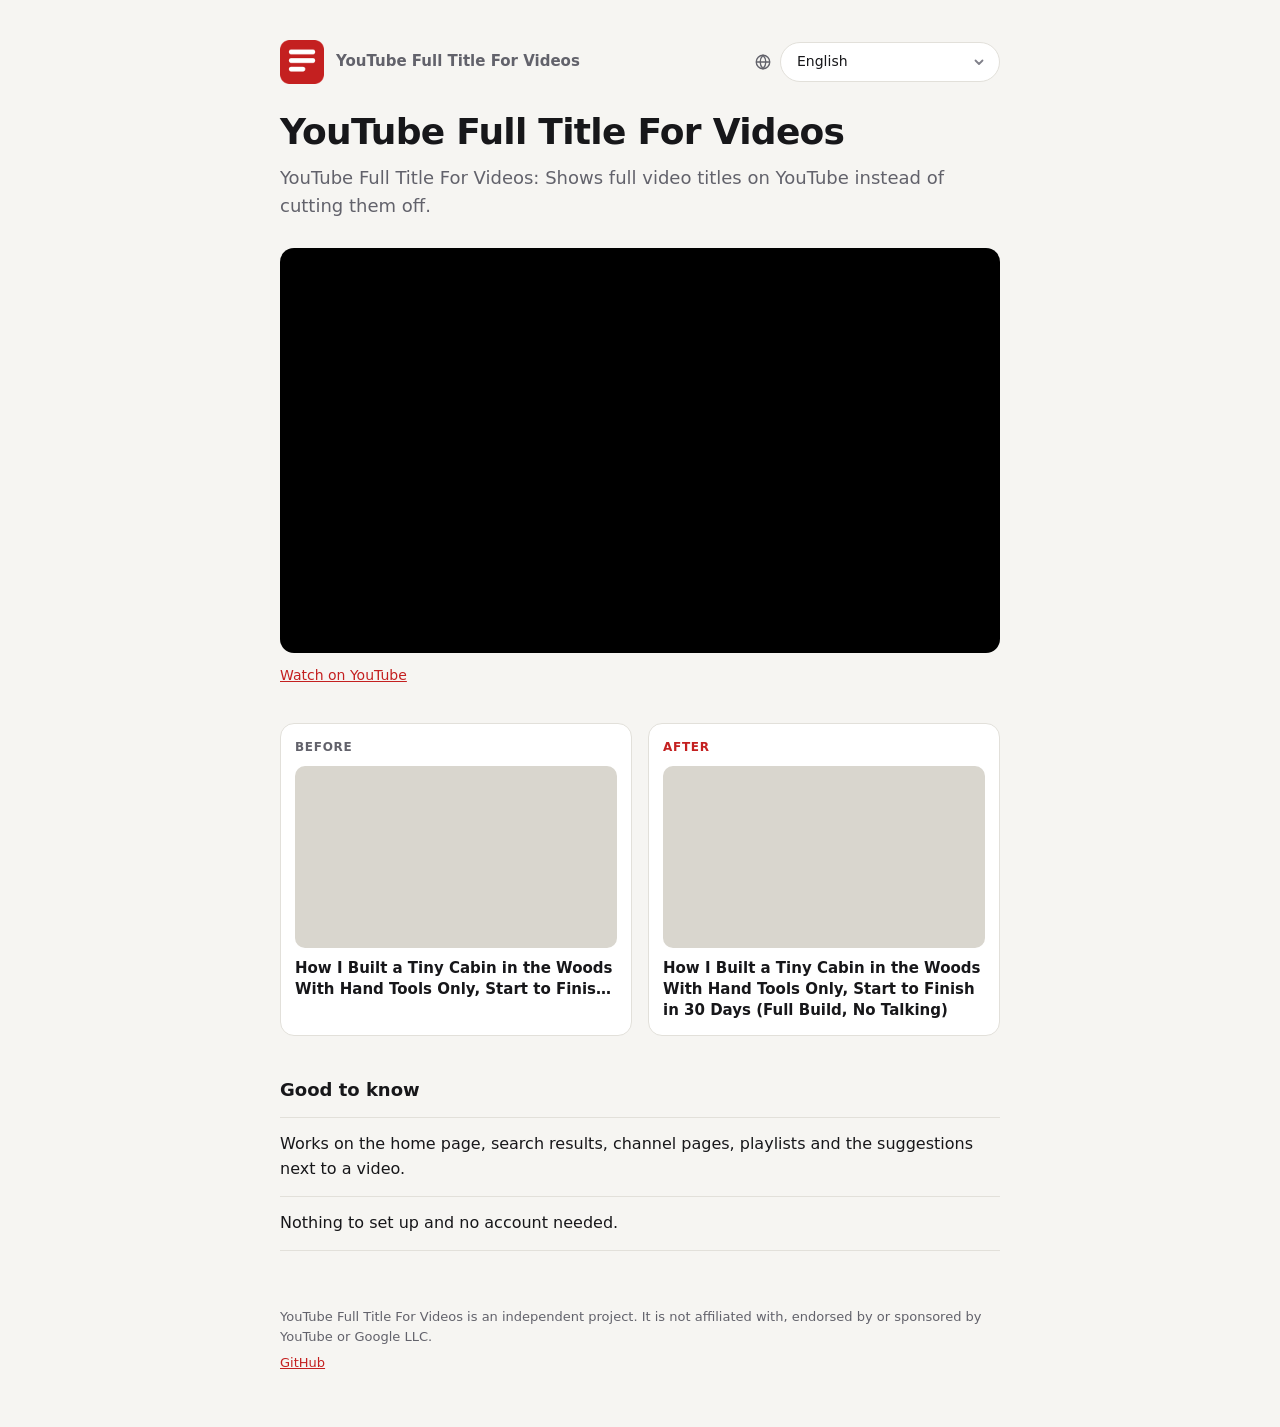
==== index.html @ ad99cfa2 "Add files via upload" ====
<!doctype html>
<html lang="en">
<head>
<meta charset="utf-8">
<meta name="viewport" content="width=device-width, initial-scale=1">
<title>YouTube Full Title For Videos: See Full Video Titles on YouTube</title>
<meta name="description" content="YouTube Full Title For Videos is a Chrome extension that shows full video titles on YouTube instead of cutting them off after two lines.">
<link rel="canonical" href="https://pageereel-stack.github.io/fulltitle/">
<link rel="icon" type="image/png" href="icon32.png">
<meta property="og:title" content="YouTube Full Title For Videos: See Full Video Titles on YouTube">
<meta property="og:description" content="YouTube Full Title For Videos is a Chrome extension that shows full video titles on YouTube instead of cutting them off after two lines.">
<meta property="og:image" content="https://pageereel-stack.github.io/fulltitle/og.png">
<meta property="og:url" content="https://pageereel-stack.github.io/fulltitle/">
<meta property="og:type" content="website">
<meta name="twitter:card" content="summary_large_image">
<link rel="stylesheet" href="site.css">
</head>
<body>
<main>
  <header>
    <a class="brand" href="./"><img src="icon128.png" alt=""><span>YouTube Full Title For Videos</span></a>
    <label class="lang">
      <svg viewBox="0 0 24 24" width="18" height="18" fill="none" stroke="currentColor" stroke-width="1.8" aria-hidden="true"><circle cx="12" cy="12" r="9"/><path d="M3 12h18M12 3c2.500 2.600 3.800 5.600 3.800 9s-1.300 6.400-3.800 9c-2.500-2.600-3.800-5.600-3.800-9S9.500 5.600 12 3z"/></svg>
      <select id="language" aria-label="Language"></select>
    </label>
  </header>

  <div class="hero">
    <h1 data-i18n="extName">YouTube Full Title For Videos</h1>
    <p class="lead" data-i18n="extDescription">YouTube Full Title For Videos: Shows full video titles on YouTube instead of cutting them off.</p>
    <a class="cta" data-store-link href="#" target="_blank" rel="noopener" data-i18n="addToChrome" hidden>Add to Chrome</a>
  </div>

  <section id="video" hidden>
    <div id="player"></div>
    <p class="under">
      <a id="watch-link" href="https://www.youtube.com/" target="_blank" rel="noopener" data-i18n="watchOnYouTube">Watch on YouTube</a>
    </p>
  </section>

  <div class="compare">
    <div class="sample before">
      <div class="tag" data-i18n="labelBefore">Before</div>
      <div class="thumb"></div>
      <p class="title" data-i18n="sampleTitle">How I Built a Tiny Cabin in the Woods With Hand Tools Only, Start to Finish in 30 Days (Full Build, No Talking)</p>
    </div>
    <div class="sample after">
      <div class="tag" data-i18n="labelAfter">After</div>
      <div class="thumb"></div>
      <p class="title" data-i18n="sampleTitle">How I Built a Tiny Cabin in the Woods With Hand Tools Only, Start to Finish in 30 Days (Full Build, No Talking)</p>
    </div>
  </div>

  <h2 data-i18n="tipsHeading">Good to know</h2>
  <ul>
    <li data-i18n="tipWhere">Works on the home page, search results, channel pages, playlists and the suggestions next to a video.</li>
    <li data-i18n="tipPrivacy">Nothing to set up and no account needed.</li>
  </ul>

  <a class="cta end" data-store-link href="#" target="_blank" rel="noopener" data-i18n="addToChrome" hidden>Add to Chrome</a>
</main>
<footer>
  <p>YouTube Full Title For Videos is an independent project. It is not affiliated with, endorsed by or sponsored by YouTube or Google LLC.</p>
  <p><a href="https://github.com/pageereel-stack/fulltitle/issues" target="_blank" rel="noopener">GitHub</a></p>
</footer>
<script src="site.js"></script>
</body>
</html>
---- site.css ----
:root {
  --bg: #f6f5f2; --card: #ffffff; --text: #17171a; --muted: #62626b;
  --line: #e2e0da; --accent: #c42020; --accent-text: #ffffff; --thumb: #d9d6ce;
}
@media (prefers-color-scheme: dark) {
  :root {
    --bg: #111113; --card: #1b1b1f; --text: #f1f1f3; --muted: #a3a3ad;
    --line: #2e2e35; --accent: #e5484d; --accent-text: #ffffff; --thumb: #2c2c33;
  }
}
* { box-sizing: border-box; }
body {
  margin: 0; background: var(--bg); color: var(--text);
  font: 16px/1.55 system-ui, -apple-system, "Segoe UI", Roboto, Arial, sans-serif;
}
main { max-width: 760px; margin: 0 auto; padding: 40px 20px 56px; }
header { display: flex; align-items: center; justify-content: space-between; gap: 14px; margin-bottom: 28px; }
.brand { display: flex; align-items: center; gap: 12px; color: inherit; text-decoration: none; font-weight: 600; font-size: 15px; }
.brand img { width: 44px; height: 44px; }
.brand span { color: var(--muted); }
.lang { display: inline-flex; align-items: center; gap: 8px; color: var(--muted); }
.lang select {
  appearance: none; -webkit-appearance: none;
  font: inherit; font-size: 14px; color: var(--text); background-color: var(--card);
  background-image: url("data:image/svg+xml,%3Csvg xmlns='http://www.w3.org/2000/svg' viewBox='0 0 12 12' fill='none' stroke='%2380808a' stroke-width='1.8' stroke-linecap='round' stroke-linejoin='round'%3E%3Cpath d='M2.5 4.500 6 8l3.500-3.500'/%3E%3C/svg%3E");
  background-repeat: no-repeat; background-position: right 14px center; background-size: 12px 12px;
  border: 1px solid var(--line); border-radius: 999px; padding: 8px 38px 8px 16px; max-width: 220px; cursor: pointer;
}
[dir="rtl"] .lang select { background-position: left 14px center; padding: 8px 16px 8px 38px; }
.lang select:focus-visible { outline: 2px solid var(--accent); outline-offset: 2px; }
h1 { font-size: 36px; line-height: 1.12; margin: 0 0 12px; letter-spacing: -0.02em; text-wrap: balance; }
.lead { font-size: 18px; color: var(--muted); margin: 0 0 28px; max-width: 60ch; }
h2 { font-size: 18px; margin: 40px 0 14px; }
.compare { display: grid; grid-template-columns: 1fr 1fr; gap: 16px; }
.sample { background: var(--card); border: 1px solid var(--line); border-radius: 14px; padding: 14px; }
.sample .tag { font-size: 12px; font-weight: 700; letter-spacing: .06em; text-transform: uppercase; color: var(--muted); margin-bottom: 10px; }
.sample.after .tag { color: var(--accent); }
.thumb { aspect-ratio: 16 / 9; border-radius: 10px; background: var(--thumb); margin-bottom: 10px; }
.title { font-weight: 600; font-size: 15px; line-height: 1.4; margin: 0; }
.before .title { display: -webkit-box; -webkit-box-orient: vertical; -webkit-line-clamp: 2; overflow: hidden; }
#video { margin-bottom: 36px; }
#player { aspect-ratio: 16 / 9; border-radius: 14px; overflow: hidden; background: #000; }
#player iframe { width: 100%; height: 100%; border: 0; display: block; }
#player a.poster { position: relative; display: block; width: 100%; height: 100%; }
#player a.poster img { width: 100%; height: 100%; object-fit: cover; display: block; }
#player a.poster span {
  position: absolute; left: 50%; top: 50%; width: 84px; height: 84px; margin: -42px 0 0 -42px;
  border-radius: 50%; background: var(--accent); display: flex; align-items: center; justify-content: center;
  box-shadow: 0 8px 24px rgba(0,0,0,.35);
}
.under { margin: 12px 0 0; font-size: 14px; display: flex; align-items: center; gap: 16px; flex-wrap: wrap; }
#sound {
  display: inline-flex; align-items: center; gap: 8px; font: inherit; font-size: 14px; font-weight: 600;
  color: var(--accent-text); background: var(--accent); border: 0; border-radius: 999px; padding: 9px 16px; cursor: pointer;
}
#sound[hidden], .cta[hidden] { display: none; }
#sound:focus-visible { outline: 2px solid var(--text); outline-offset: 2px; }
a { color: var(--accent); }
ul { margin: 0; padding: 0; list-style: none; border-top: 1px solid var(--line); }
li { padding: 14px 0; border-bottom: 1px solid var(--line); }
.cta {
  display: inline-block; padding: 13px 24px; border-radius: 999px;
  background: var(--accent); color: var(--accent-text); text-decoration: none; font-weight: 600;
}
.cta:hover { filter: brightness(1.08); }
.hero .cta { margin-bottom: 36px; }
.end { margin-top: 32px; }
footer { max-width: 760px; margin: 0 auto; padding: 0 20px 48px; color: var(--muted); font-size: 13px; }
footer p { margin: 0 0 6px; }
@media (max-width: 560px) { .compare { grid-template-columns: 1fr; } h1 { font-size: 28px; } main { padding-top: 24px; } .brand span { display: none; } }
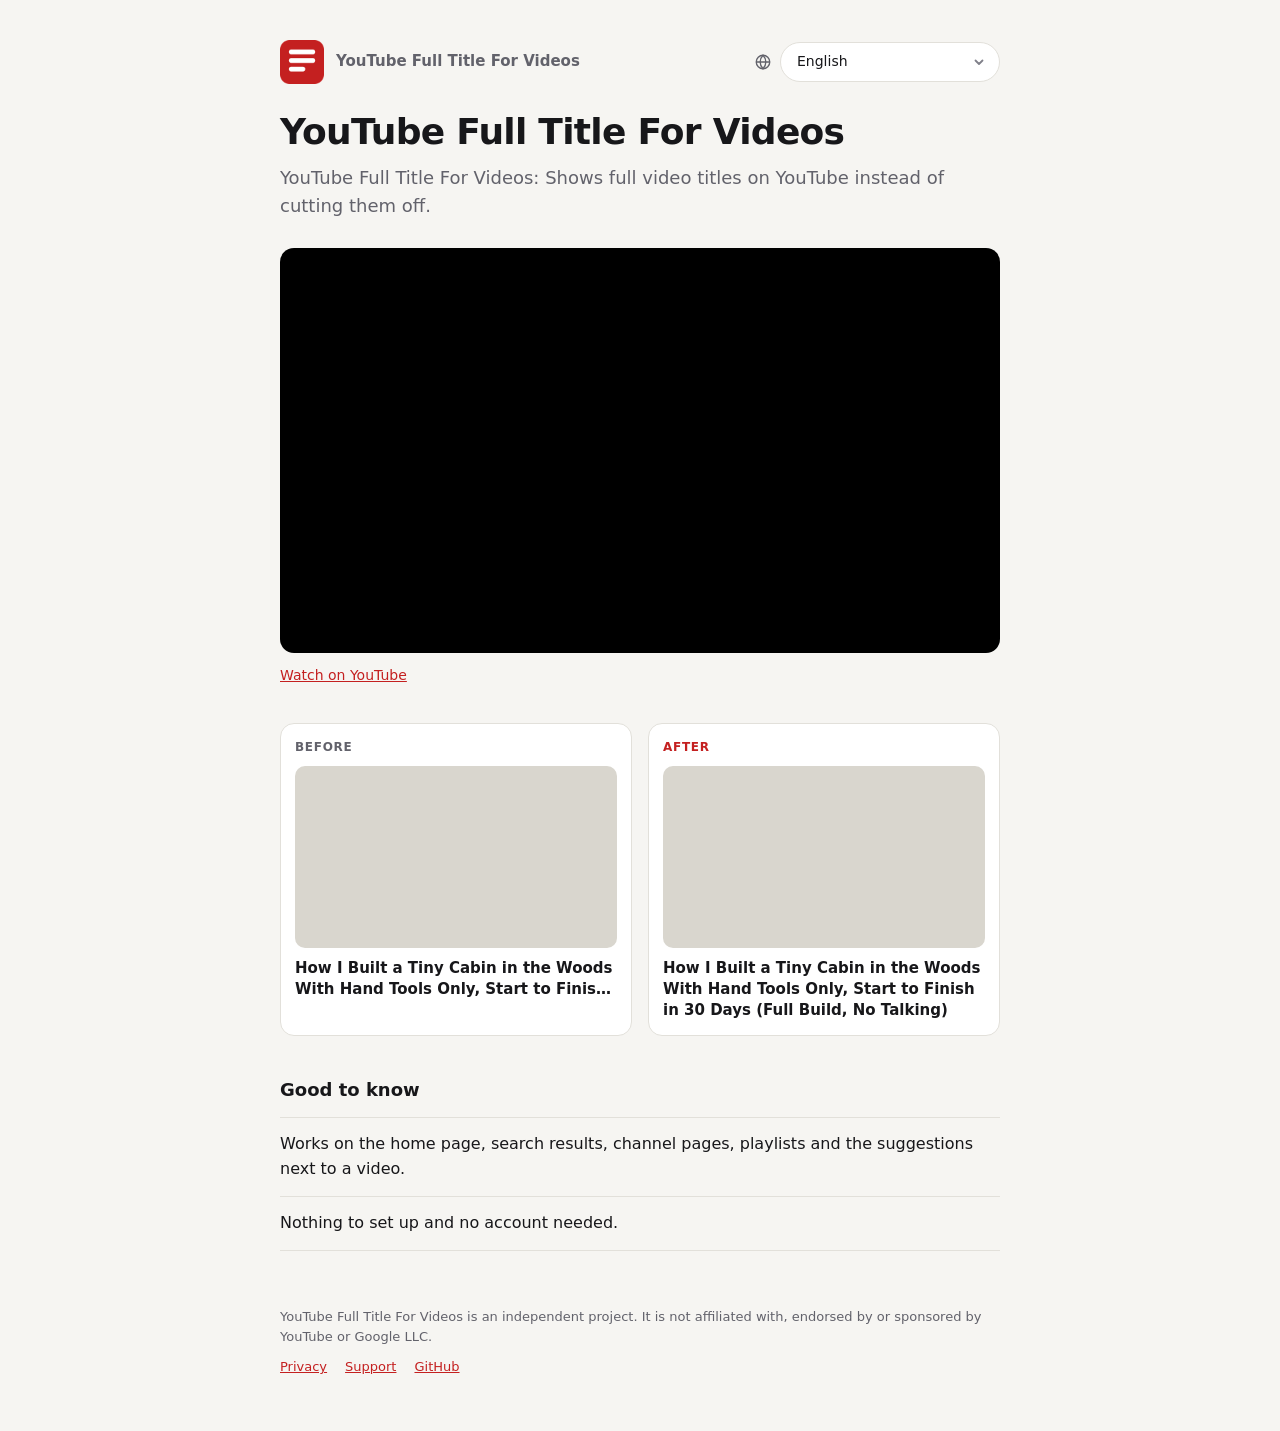
==== commit dbc5837a: "Add files via upload" ====
--- a/index.html
+++ b/index.html
@@ -61,7 +61,7 @@
 </main>
 <footer>
   <p>YouTube Full Title For Videos is an independent project. It is not affiliated with, endorsed by or sponsored by YouTube or Google LLC.</p>
-  <p><a href="https://github.com/pageereel-stack/fulltitle/issues" target="_blank" rel="noopener">GitHub</a></p>
+  <p class="links"><a href="privacy.html">Privacy</a><a href="support.html">Support</a><a href="https://github.com/pageereel-stack/fulltitle/issues" target="_blank" rel="noopener">GitHub</a></p>
 </footer>
 <script src="site.js"></script>
 </body>
--- a/site.css
+++ b/site.css
@@ -68,3 +68,12 @@
 footer { max-width: 760px; margin: 0 auto; padding: 0 20px 48px; color: var(--muted); font-size: 13px; }
 footer p { margin: 0 0 6px; }
 @media (max-width: 560px) { .compare { grid-template-columns: 1fr; } h1 { font-size: 28px; } main { padding-top: 24px; } .brand span { display: none; } }
+
+/* Text pages: privacy and support */
+.doc p { margin: 0 0 14px; }
+.doc .lead { margin-bottom: 8px; }
+.doc ul { border-top: 0; list-style: disc; padding-inline-start: 22px; margin: 0 0 14px; }
+.doc li { border-bottom: 0; padding: 4px 0; }
+.doc code { background: var(--card); border: 1px solid var(--line); border-radius: 6px; padding: 1px 6px; font-size: 14px; }
+.doc .cta { color: var(--accent-text); margin: 6px 0; }
+footer .links { display: flex; gap: 18px; flex-wrap: wrap; margin-top: 10px; }
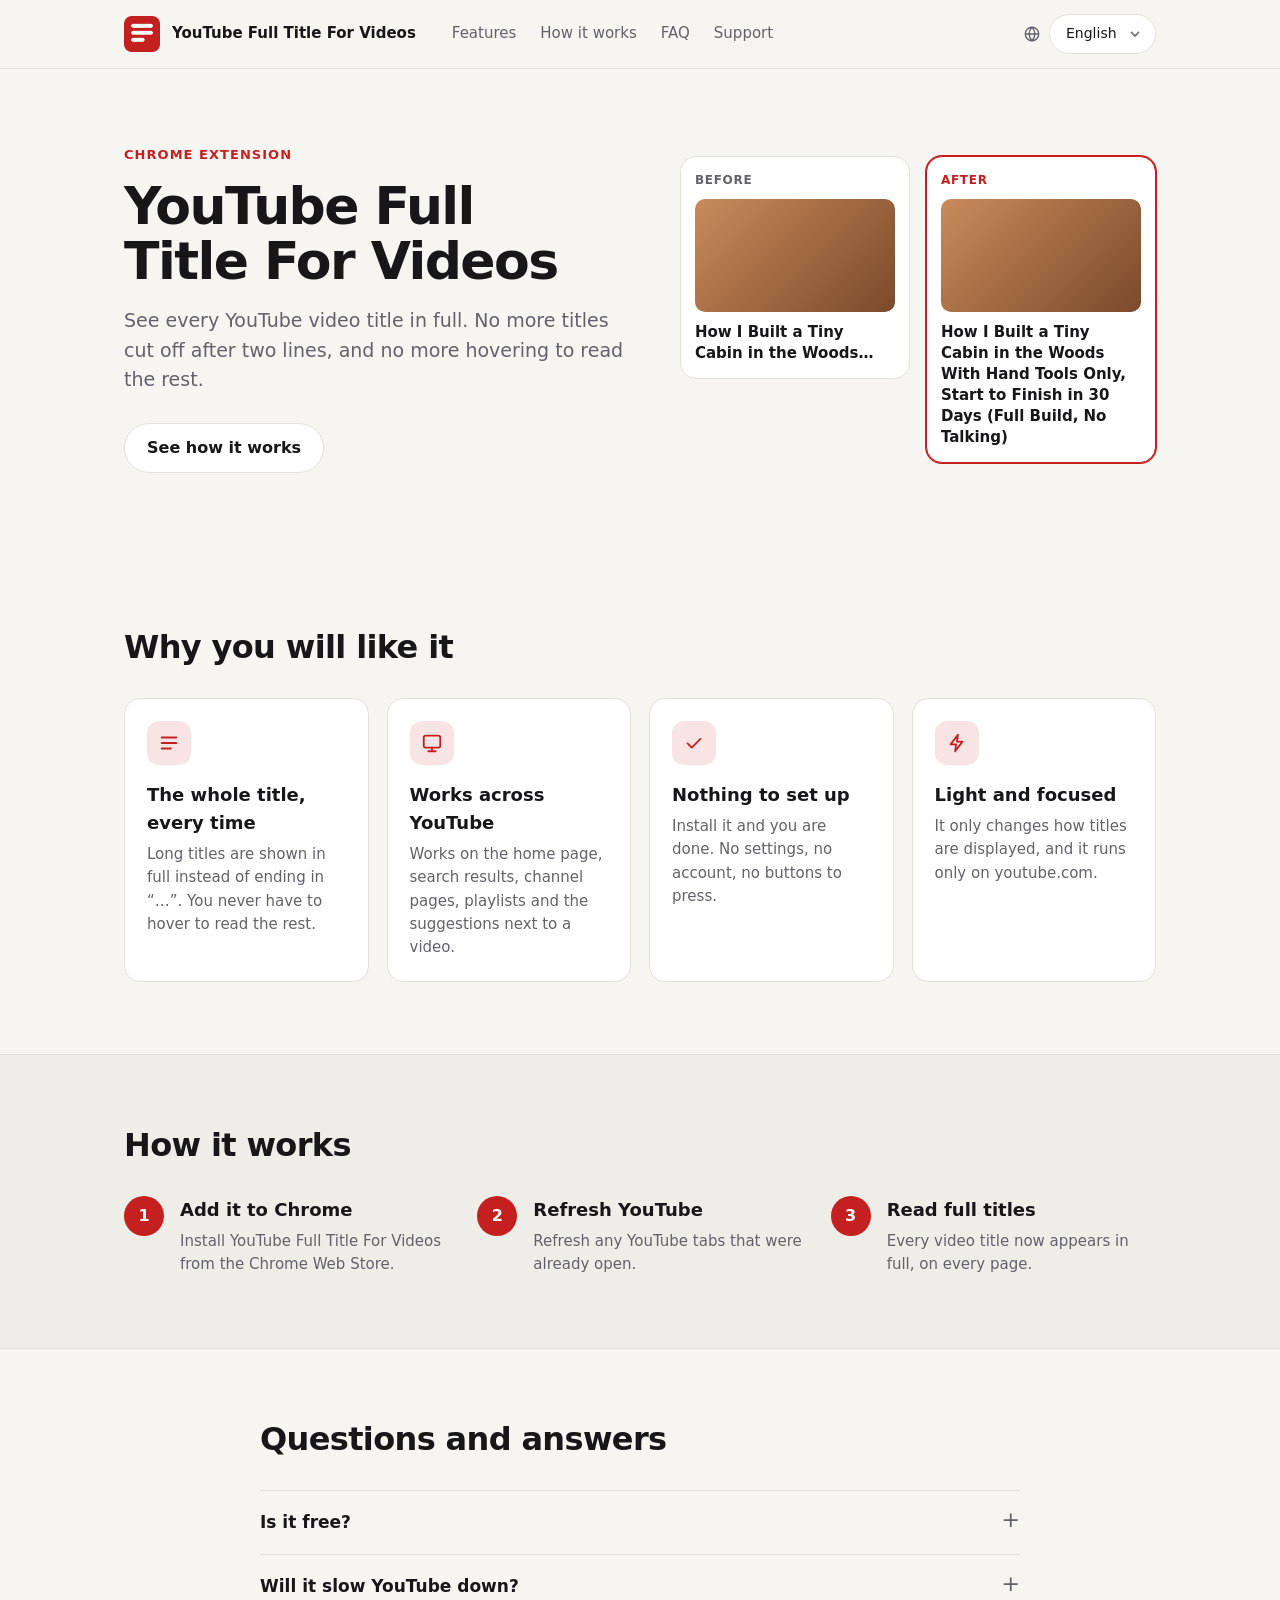
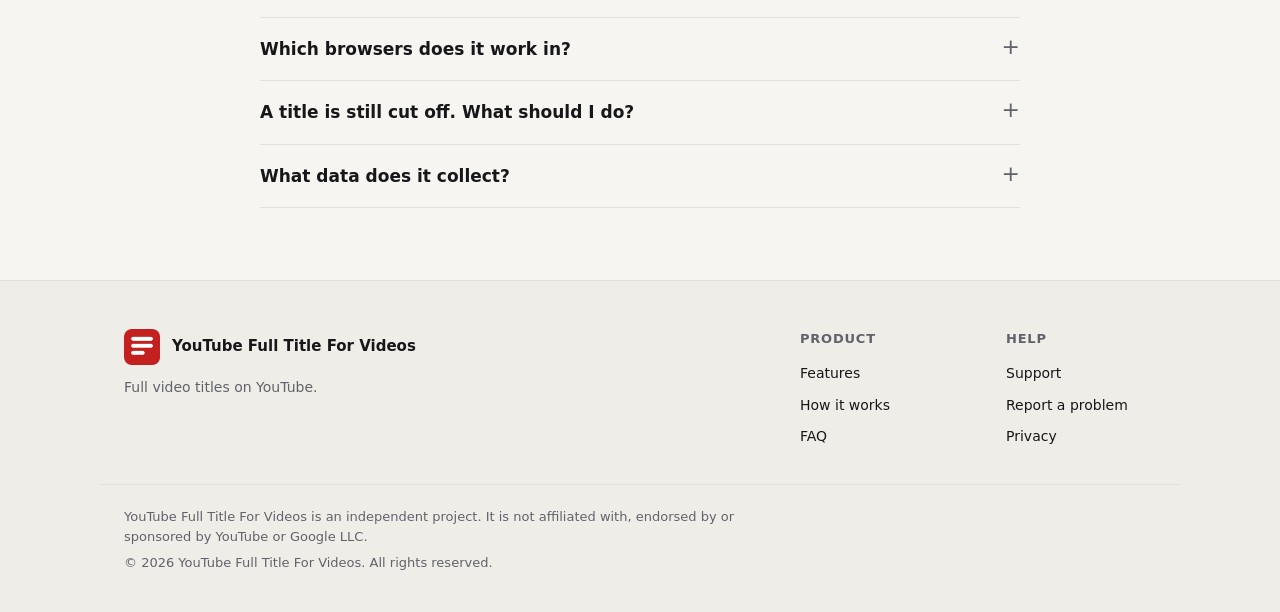
==== commit 56bd15ab: "Add files via upload" ====
--- a/index.html
+++ b/index.html
@@ -1,14 +1,15 @@
 <!doctype html>
-<html lang="en">
+<html lang="en" data-langs="en,tr">
 <head>
 <meta charset="utf-8">
 <meta name="viewport" content="width=device-width, initial-scale=1">
 <title>YouTube Full Title For Videos: See Full Video Titles on YouTube</title>
-<meta name="description" content="YouTube Full Title For Videos is a Chrome extension that shows full video titles on YouTube instead of cutting them off after two lines.">
+<meta name="description" content="YouTube Full Title For Videos is a free Chrome extension that shows full video titles on YouTube instead of cutting them off after two lines.">
+
 <link rel="canonical" href="https://pageereel-stack.github.io/fulltitle/">
 <link rel="icon" type="image/png" href="icon32.png">
 <meta property="og:title" content="YouTube Full Title For Videos: See Full Video Titles on YouTube">
-<meta property="og:description" content="YouTube Full Title For Videos is a Chrome extension that shows full video titles on YouTube instead of cutting them off after two lines.">
+<meta property="og:description" content="YouTube Full Title For Videos is a free Chrome extension that shows full video titles on YouTube instead of cutting them off after two lines.">
 <meta property="og:image" content="https://pageereel-stack.github.io/fulltitle/og.png">
 <meta property="og:url" content="https://pageereel-stack.github.io/fulltitle/">
 <meta property="og:type" content="website">
@@ -16,52 +17,128 @@
 <link rel="stylesheet" href="site.css">
 </head>
 <body>
+<header class="site">
+  <div class="wrap bar">
+    <a class="brand" href="./"><img src="icon128.png" alt=""><span>YouTube Full Title For Videos</span></a>
+    <nav aria-label="Main">
+      <a href="./#features" data-i18n="navFeatures">Features</a>
+      <a href="./#how" data-i18n="navHow">How it works</a>
+      <a href="./#faq" data-i18n="navFaq">FAQ</a>
+      <a href="support.html" data-i18n="navSupport">Support</a>
+    </nav>
+    <div class="right">
+      <label class="lang"><svg viewBox="0 0 24 24" width="18" height="18" fill="none" stroke="currentColor" stroke-width="1.8" aria-hidden="true"><circle cx="12" cy="12" r="9"/><path d="M3 12h18M12 3c2.500 2.600 3.800 5.600 3.800 9s-1.300 6.400-3.800 9c-2.500-2.600-3.800-5.600-3.800-9S9.500 5.600 12 3z"/></svg><select id="language" aria-label="Language"></select></label>
+      <a class="cta small" data-store-link href="#" target="_blank" rel="noopener" data-i18n="addToChrome" hidden>Add to Chrome</a>
+    </div>
+  </div>
+</header>
 <main>
-  <header>
-    <a class="brand" href="./"><img src="icon128.png" alt=""><span>YouTube Full Title For Videos</span></a>
-    <label class="lang">
-      <svg viewBox="0 0 24 24" width="18" height="18" fill="none" stroke="currentColor" stroke-width="1.8" aria-hidden="true"><circle cx="12" cy="12" r="9"/><path d="M3 12h18M12 3c2.500 2.600 3.800 5.600 3.800 9s-1.300 6.400-3.800 9c-2.500-2.600-3.800-5.600-3.800-9S9.500 5.600 12 3z"/></svg>
-      <select id="language" aria-label="Language"></select>
-    </label>
-  </header>
-
-  <div class="hero">
-    <h1 data-i18n="extName">YouTube Full Title For Videos</h1>
-    <p class="lead" data-i18n="extDescription">YouTube Full Title For Videos: Shows full video titles on YouTube instead of cutting them off.</p>
-    <a class="cta" data-store-link href="#" target="_blank" rel="noopener" data-i18n="addToChrome" hidden>Add to Chrome</a>
-  </div>
-
-  <section id="video" hidden>
-    <div id="player"></div>
-    <p class="under">
-      <a id="watch-link" href="https://www.youtube.com/" target="_blank" rel="noopener" data-i18n="watchOnYouTube">Watch on YouTube</a>
-    </p>
+  <section class="hero">
+    <div class="wrap grid">
+      <div>
+        <p class="kicker" data-i18n="heroKicker">Chrome extension</p>
+        <h1 data-i18n="extName">YouTube Full Title For Videos</h1>
+        <p class="lead" data-i18n="heroLead">See every YouTube video title in full. No more titles cut off after two lines, and no more hovering to read the rest.</p>
+        <div class="actions">
+          <a class="cta" data-store-link href="#" target="_blank" rel="noopener" data-i18n="addToChrome" hidden>Add to Chrome</a>
+          <a class="ghost" href="#how" data-i18n="heroSecondary">See how it works</a>
+        </div>
+      </div>
+      <div class="compare big">
+      <div class="sample before">
+        <div class="tag" data-i18n="labelBefore">Before</div>
+        <div class="thumb"></div>
+        <p class="title" data-i18n="sampleTitle">How I Built a Tiny Cabin in the Woods With Hand Tools Only, Start to Finish in 30 Days (Full Build, No Talking)</p>
+      </div>
+      <div class="sample after">
+        <div class="tag" data-i18n="labelAfter">After</div>
+        <div class="thumb"></div>
+        <p class="title" data-i18n="sampleTitle">How I Built a Tiny Cabin in the Woods With Hand Tools Only, Start to Finish in 30 Days (Full Build, No Talking)</p>
+      </div>
+    </div>
+    </div>
   </section>
 
-  <div class="compare">
-    <div class="sample before">
-      <div class="tag" data-i18n="labelBefore">Before</div>
-      <div class="thumb"></div>
-      <p class="title" data-i18n="sampleTitle">How I Built a Tiny Cabin in the Woods With Hand Tools Only, Start to Finish in 30 Days (Full Build, No Talking)</p>
+  <section id="features">
+    <div class="wrap">
+      <h2 data-i18n="featuresTitle">Why you will like it</h2>
+      <div class="features">
+      <div class="feature">
+        <span class="ico"><svg viewBox="0 0 24 24" width="22" height="22" fill="none" stroke="currentColor" stroke-width="2" stroke-linecap="round" stroke-linejoin="round" aria-hidden="true"><path d="M4 6h16M4 12h16M4 18h10"/></svg></span>
+        <h3 data-i18n="f1t">The whole title, every time</h3>
+        <p data-i18n="f1d">Long titles are shown in full instead of ending in “…”. You never have to hover to read the rest.</p>
+      </div>
+      <div class="feature">
+        <span class="ico"><svg viewBox="0 0 24 24" width="22" height="22" fill="none" stroke="currentColor" stroke-width="2" stroke-linecap="round" stroke-linejoin="round" aria-hidden="true"><rect x="3" y="4" width="18" height="13" rx="2"/><path d="M8 21h8M12 17v4"/></svg></span>
+        <h3 data-i18n="f2t">Works across YouTube</h3>
+        <p data-i18n="tipWhere">Works on the home page, search results, channel pages, playlists and the suggestions next to a video.</p>
+      </div>
+      <div class="feature">
+        <span class="ico"><svg viewBox="0 0 24 24" width="22" height="22" fill="none" stroke="currentColor" stroke-width="2" stroke-linecap="round" stroke-linejoin="round" aria-hidden="true"><path d="M5 12.500l4.500 4.500L19 7.500"/></svg></span>
+        <h3 data-i18n="f3t">Nothing to set up</h3>
+        <p data-i18n="f3d">Install it and you are done. No settings, no account, no buttons to press.</p>
+      </div>
+      <div class="feature">
+        <span class="ico"><svg viewBox="0 0 24 24" width="22" height="22" fill="none" stroke="currentColor" stroke-width="2" stroke-linecap="round" stroke-linejoin="round" aria-hidden="true"><path d="M13 3L5 13.500h6L10 21l8-10.500h-6z"/></svg></span>
+        <h3 data-i18n="f4t">Light and focused</h3>
+        <p data-i18n="f4d">It only changes how titles are displayed, and it runs only on youtube.com.</p>
+      </div>
+      </div>
     </div>
-    <div class="sample after">
-      <div class="tag" data-i18n="labelAfter">After</div>
-      <div class="thumb"></div>
-      <p class="title" data-i18n="sampleTitle">How I Built a Tiny Cabin in the Woods With Hand Tools Only, Start to Finish in 30 Days (Full Build, No Talking)</p>
+  </section>
+
+  <section id="how" class="alt">
+    <div class="wrap">
+      <h2 data-i18n="howTitle">How it works</h2>
+      <ol class="steps">
+      <li><span class="num">1</span><div><h3 data-i18n="s1t">Add it to Chrome</h3><p data-i18n="s1d">Install YouTube Full Title For Videos from the Chrome Web Store.</p></div></li>
+      <li><span class="num">2</span><div><h3 data-i18n="s2t">Refresh YouTube</h3><p data-i18n="tipRefresh">Refresh any YouTube tabs that were already open.</p></div></li>
+      <li><span class="num">3</span><div><h3 data-i18n="s3t">Read full titles</h3><p data-i18n="s3d">Every video title now appears in full, on every page.</p></div></li>
+      </ol>
+    </div>
+  </section>
+
+  <section id="faq">
+    <div class="wrap narrow">
+      <h2 data-i18n="faqTitle">Questions and answers</h2>
+      <details><summary data-i18n="q1">Is it free?</summary><p data-i18n="a1">Yes. YouTube Full Title For Videos is free to use.</p></details>
+      <details><summary data-i18n="q2">Will it slow YouTube down?</summary><p data-i18n="a2">No. It adds a single small style rule to the page and does nothing else.</p></details>
+      <details><summary data-i18n="q3">Which browsers does it work in?</summary><p data-i18n="a3">It is built for Chrome. Browsers that install extensions from the Chrome Web Store, such as Edge, Brave and Opera, usually run it too.</p></details>
+      <details><summary data-i18n="q4">A title is still cut off. What should I do?</summary><p data-i18n="a4">Refresh the page first. If it is still cut off, YouTube has probably changed its layout. Please report it on the support page.</p></details>
+      <details><summary data-i18n="q5">What data does it collect?</summary><p data-i18n="a5">None. The extension does not collect, store or send any personal data.</p></details>
+    </div>
+  </section>
+
+  <section class="band" data-store-band hidden>
+    <div class="wrap">
+      <h2 data-i18n="ctaTitle">Ready to read full titles?</h2>
+      <a class="cta light" data-store-link href="#" target="_blank" rel="noopener" data-i18n="addToChrome" hidden>Add to Chrome</a>
+    </div>
+  </section>
+</main>
+<footer class="site">
+  <div class="wrap cols">
+    <div class="about">
+      <a class="brand" href="./"><img src="icon128.png" alt=""><span>YouTube Full Title For Videos</span></a>
+      <p data-i18n="footTagline">Full video titles on YouTube.</p>
+    </div>
+    <div class="col">
+      <h3 data-i18n="footProduct">Product</h3>
+      <a href="./#features" data-i18n="navFeatures">Features</a>
+      <a href="./#how" data-i18n="navHow">How it works</a>
+      <a href="./#faq" data-i18n="navFaq">FAQ</a>
+    </div>
+    <div class="col">
+      <h3 data-i18n="footHelp">Help</h3>
+      <a href="support.html" data-i18n="navSupport">Support</a>
+      <a href="https://github.com/pageereel-stack/fulltitle/issues/new" target="_blank" rel="noopener" data-i18n="footReport">Report a problem</a>
+      <a href="privacy.html" data-i18n="navPrivacy">Privacy</a>
     </div>
   </div>
-
-  <h2 data-i18n="tipsHeading">Good to know</h2>
-  <ul>
-    <li data-i18n="tipWhere">Works on the home page, search results, channel pages, playlists and the suggestions next to a video.</li>
-    <li data-i18n="tipPrivacy">Nothing to set up and no account needed.</li>
-  </ul>
-
-  <a class="cta end" data-store-link href="#" target="_blank" rel="noopener" data-i18n="addToChrome" hidden>Add to Chrome</a>
-</main>
-<footer>
-  <p>YouTube Full Title For Videos is an independent project. It is not affiliated with, endorsed by or sponsored by YouTube or Google LLC.</p>
-  <p class="links"><a href="privacy.html">Privacy</a><a href="support.html">Support</a><a href="https://github.com/pageereel-stack/fulltitle/issues" target="_blank" rel="noopener">GitHub</a></p>
+  <div class="wrap legal">
+    <p data-i18n="footDisclaimer">YouTube Full Title For Videos is an independent project. It is not affiliated with, endorsed by or sponsored by YouTube or Google LLC.</p>
+    <p>&copy; 2026 YouTube Full Title For Videos. <span data-i18n="footRights">All rights reserved.</span></p>
+  </div>
 </footer>
 <script src="site.js"></script>
 </body>
--- a/site.css
+++ b/site.css
@@ -1,45 +1,115 @@
 :root {
-  --bg: #f6f5f2; --card: #ffffff; --text: #17171a; --muted: #62626b;
+  --bg: #f6f5f2; --card: #ffffff; --text: #17171a; --muted: #62626b; --soft: #efede8;
   --line: #e2e0da; --accent: #c42020; --accent-text: #ffffff; --thumb: #d9d6ce;
+  --thumb-a: #c98b5a; --thumb-b: #7a4a2b;
 }
 @media (prefers-color-scheme: dark) {
   :root {
-    --bg: #111113; --card: #1b1b1f; --text: #f1f1f3; --muted: #a3a3ad;
+    --bg: #111113; --card: #1b1b1f; --text: #f1f1f3; --muted: #a3a3ad; --soft: #18181b;
     --line: #2e2e35; --accent: #e5484d; --accent-text: #ffffff; --thumb: #2c2c33;
+    --thumb-a: #8a5f3e; --thumb-b: #4a2d1b;
   }
 }
 * { box-sizing: border-box; }
+html { scroll-behavior: smooth; scroll-padding-top: 84px; }
 body {
   margin: 0; background: var(--bg); color: var(--text);
   font: 16px/1.55 system-ui, -apple-system, "Segoe UI", Roboto, Arial, sans-serif;
 }
-main { max-width: 760px; margin: 0 auto; padding: 40px 20px 56px; }
-header { display: flex; align-items: center; justify-content: space-between; gap: 14px; margin-bottom: 28px; }
-.brand { display: flex; align-items: center; gap: 12px; color: inherit; text-decoration: none; font-weight: 600; font-size: 15px; }
-.brand img { width: 44px; height: 44px; }
-.brand span { color: var(--muted); }
+a { color: var(--accent); }
+.wrap { max-width: 1080px; margin: 0 auto; padding: 0 24px; }
+.wrap.narrow { max-width: 808px; }
+
+/* Header */
+header.site { position: sticky; top: 0; z-index: 10; background: color-mix(in srgb, var(--bg) 88%, transparent); backdrop-filter: blur(10px); border-bottom: 1px solid var(--line); }
+.bar { display: flex; align-items: center; gap: 28px; height: 68px; }
+.brand { display: flex; align-items: center; gap: 12px; color: var(--text); text-decoration: none; font-weight: 700; font-size: 15px; white-space: nowrap; }
+.brand img { width: 36px; height: 36px; }
+header.site nav { display: flex; gap: 24px; margin-inline-start: 8px; }
+header.site nav a { color: var(--muted); text-decoration: none; font-size: 15px; font-weight: 500; }
+header.site nav a:hover { color: var(--text); }
+.right { margin-inline-start: auto; display: flex; align-items: center; gap: 14px; }
 .lang { display: inline-flex; align-items: center; gap: 8px; color: var(--muted); }
 .lang select {
   appearance: none; -webkit-appearance: none;
   font: inherit; font-size: 14px; color: var(--text); background-color: var(--card);
   background-image: url("data:image/svg+xml,%3Csvg xmlns='http://www.w3.org/2000/svg' viewBox='0 0 12 12' fill='none' stroke='%2380808a' stroke-width='1.8' stroke-linecap='round' stroke-linejoin='round'%3E%3Cpath d='M2.5 4.500 6 8l3.500-3.500'/%3E%3C/svg%3E");
   background-repeat: no-repeat; background-position: right 14px center; background-size: 12px 12px;
-  border: 1px solid var(--line); border-radius: 999px; padding: 8px 38px 8px 16px; max-width: 220px; cursor: pointer;
+  border: 1px solid var(--line); border-radius: 999px; padding: 8px 38px 8px 16px; max-width: 200px; cursor: pointer;
 }
 [dir="rtl"] .lang select { background-position: left 14px center; padding: 8px 16px 8px 38px; }
-.lang select:focus-visible { outline: 2px solid var(--accent); outline-offset: 2px; }
-h1 { font-size: 36px; line-height: 1.12; margin: 0 0 12px; letter-spacing: -0.02em; text-wrap: balance; }
-.lead { font-size: 18px; color: var(--muted); margin: 0 0 28px; max-width: 60ch; }
-h2 { font-size: 18px; margin: 40px 0 14px; }
+.lang select:focus-visible, a:focus-visible, summary:focus-visible { outline: 2px solid var(--accent); outline-offset: 2px; }
+
+/* Buttons */
+.cta {
+  display: inline-block; padding: 13px 24px; border-radius: 999px; border: 0;
+  background: var(--accent); color: var(--accent-text); text-decoration: none; font-weight: 600; font-size: 16px;
+}
+.cta:hover { filter: brightness(1.08); }
+.cta.small { padding: 9px 18px; font-size: 14px; }
+.cta.light { background: #fff; color: #c42020; }
+.cta[hidden], #sound[hidden], [data-store-band][hidden] { display: none; }
+.ghost { display: inline-block; padding: 12px 22px; border-radius: 999px; border: 1px solid var(--line); background: var(--card); color: var(--text); text-decoration: none; font-weight: 600; }
+.ghost:hover { border-color: var(--muted); }
+
+/* Sections */
+section { padding: 72px 0; }
+section.alt { background: var(--soft); border-block: 1px solid var(--line); }
+h1 { font-size: 52px; line-height: 1.05; margin: 0 0 18px; letter-spacing: -0.03em; text-wrap: balance; }
+h2 { font-size: 32px; line-height: 1.15; margin: 0 0 32px; letter-spacing: -0.02em; text-wrap: balance; }
+h3 { font-size: 18px; margin: 0 0 6px; }
+.lead { font-size: 19px; color: var(--muted); margin: 0 0 28px; max-width: 56ch; }
+.kicker { margin: 0 0 14px; font-size: 13px; font-weight: 700; letter-spacing: .08em; text-transform: uppercase; color: var(--accent); }
+.hero { padding: 76px 0 84px; }
+.hero .grid { display: grid; grid-template-columns: 1.050fr 1fr; gap: 56px; align-items: center; }
+.actions { display: flex; gap: 12px; flex-wrap: wrap; }
+
+/* Before / after */
 .compare { display: grid; grid-template-columns: 1fr 1fr; gap: 16px; }
-.sample { background: var(--card); border: 1px solid var(--line); border-radius: 14px; padding: 14px; }
+.sample { background: var(--card); border: 1px solid var(--line); border-radius: 16px; padding: 14px; }
+.sample.after { border-color: var(--accent); box-shadow: 0 0 0 1px var(--accent); }
 .sample .tag { font-size: 12px; font-weight: 700; letter-spacing: .06em; text-transform: uppercase; color: var(--muted); margin-bottom: 10px; }
 .sample.after .tag { color: var(--accent); }
 .thumb { aspect-ratio: 16 / 9; border-radius: 10px; background: var(--thumb); margin-bottom: 10px; }
+.compare.big { align-items: start; }
+.compare.big .thumb { background: linear-gradient(135deg, var(--thumb-a), var(--thumb-b)); }
 .title { font-weight: 600; font-size: 15px; line-height: 1.4; margin: 0; }
 .before .title { display: -webkit-box; -webkit-box-orient: vertical; -webkit-line-clamp: 2; overflow: hidden; }
-#video { margin-bottom: 36px; }
-#player { aspect-ratio: 16 / 9; border-radius: 14px; overflow: hidden; background: #000; }
+
+/* Features */
+.features { display: grid; grid-template-columns: repeat(4, 1fr); gap: 18px; }
+.feature { background: var(--card); border: 1px solid var(--line); border-radius: 16px; padding: 22px; }
+.feature p, .steps p { margin: 0; color: var(--muted); font-size: 15px; }
+.ico { display: inline-flex; width: 44px; height: 44px; border-radius: 12px; align-items: center; justify-content: center; background: color-mix(in srgb, var(--accent) 12%, transparent); color: var(--accent); margin-bottom: 16px; }
+
+/* Steps */
+.steps { list-style: none; margin: 0; padding: 0; display: grid; grid-template-columns: repeat(3, 1fr); gap: 28px; }
+.steps li { display: flex; gap: 16px; }
+.num { flex: none; width: 40px; height: 40px; border-radius: 50%; background: var(--accent); color: var(--accent-text); font-weight: 700; display: flex; align-items: center; justify-content: center; }
+
+/* FAQ */
+details { border-bottom: 1px solid var(--line); }
+details:first-of-type { border-top: 1px solid var(--line); }
+summary { cursor: pointer; padding: 18px 0; font-weight: 600; font-size: 17px; list-style: none; display: flex; justify-content: space-between; gap: 16px; }
+summary::-webkit-details-marker { display: none; }
+summary::after { content: "+"; color: var(--muted); font-weight: 400; font-size: 22px; line-height: 1; }
+details[open] summary::after { content: "−"; }
+details p { margin: 0 0 18px; color: var(--muted); max-width: 62ch; }
+
+/* Call to action band */
+.band { background: #c42020; color: #fff; text-align: center; }
+.band h2 { margin-bottom: 24px; }
+
+/* Inner pages: welcome, privacy, support */
+.page { padding-top: 44px; padding-bottom: 64px; }
+.page h1 { font-size: 36px; margin-bottom: 12px; }
+.page .lead { font-size: 18px; }
+.page h2 { font-size: 20px; margin: 36px 0 12px; letter-spacing: 0; }
+.tips { margin: 0; padding: 0; list-style: none; border-top: 1px solid var(--line); }
+.tips li { padding: 14px 0; border-bottom: 1px solid var(--line); }
+.end { margin-top: 32px; }
+#video { padding: 0; margin-bottom: 36px; }
+#player { aspect-ratio: 16 / 9; border-radius: 16px; overflow: hidden; background: #000; }
 #player iframe { width: 100%; height: 100%; border: 0; display: block; }
 #player a.poster { position: relative; display: block; width: 100%; height: 100%; }
 #player a.poster img { width: 100%; height: 100%; object-fit: cover; display: block; }
@@ -53,27 +123,39 @@
   display: inline-flex; align-items: center; gap: 8px; font: inherit; font-size: 14px; font-weight: 600;
   color: var(--accent-text); background: var(--accent); border: 0; border-radius: 999px; padding: 9px 16px; cursor: pointer;
 }
-#sound[hidden], .cta[hidden] { display: none; }
-#sound:focus-visible { outline: 2px solid var(--text); outline-offset: 2px; }
-a { color: var(--accent); }
-ul { margin: 0; padding: 0; list-style: none; border-top: 1px solid var(--line); }
-li { padding: 14px 0; border-bottom: 1px solid var(--line); }
-.cta {
-  display: inline-block; padding: 13px 24px; border-radius: 999px;
-  background: var(--accent); color: var(--accent-text); text-decoration: none; font-weight: 600;
+.doc p { margin: 0 0 14px; }
+.doc ul { list-style: disc; padding-inline-start: 22px; margin: 0 0 14px; }
+.doc li { padding: 4px 0; }
+.doc code { background: var(--card); border: 1px solid var(--line); border-radius: 6px; padding: 1px 6px; font-size: 14px; }
+.doc .cta { margin: 6px 0; }
+
+/* Footer */
+footer.site { border-top: 1px solid var(--line); background: var(--soft); padding: 48px 0 32px; font-size: 14px; }
+.cols { display: flex; gap: 56px; flex-wrap: wrap; }
+.about { flex: 1 1 260px; }
+.about p { color: var(--muted); margin: 12px 0 0; }
+.col { display: flex; flex-direction: column; gap: 10px; min-width: 150px; }
+.col.row { flex-direction: row; gap: 22px; align-items: center; min-width: 0; }
+.col h3 { font-size: 13px; letter-spacing: .06em; text-transform: uppercase; color: var(--muted); margin: 0 0 4px; }
+.col a { color: var(--text); text-decoration: none; }
+.col a:hover { color: var(--accent); }
+.legal { margin-top: 36px; padding-top: 22px; border-top: 1px solid var(--line); color: var(--muted); font-size: 13px; }
+.legal p { margin: 0 0 6px; max-width: 80ch; }
+
+@media (max-width: 900px) {
+  .hero .grid { grid-template-columns: 1fr; gap: 36px; }
+  .features { grid-template-columns: 1fr 1fr; }
+  .steps { grid-template-columns: 1fr; }
+  h1 { font-size: 40px; }
+  header.site nav { display: none; }
 }
-.cta:hover { filter: brightness(1.08); }
-.hero .cta { margin-bottom: 36px; }
-.end { margin-top: 32px; }
-footer { max-width: 760px; margin: 0 auto; padding: 0 20px 48px; color: var(--muted); font-size: 13px; }
-footer p { margin: 0 0 6px; }
-@media (max-width: 560px) { .compare { grid-template-columns: 1fr; } h1 { font-size: 28px; } main { padding-top: 24px; } .brand span { display: none; } }
-
-/* Text pages: privacy and support */
-.doc p { margin: 0 0 14px; }
-.doc .lead { margin-bottom: 8px; }
-.doc ul { border-top: 0; list-style: disc; padding-inline-start: 22px; margin: 0 0 14px; }
-.doc li { border-bottom: 0; padding: 4px 0; }
-.doc code { background: var(--card); border: 1px solid var(--line); border-radius: 6px; padding: 1px 6px; font-size: 14px; }
-.doc .cta { color: var(--accent-text); margin: 6px 0; }
-footer .links { display: flex; gap: 18px; flex-wrap: wrap; margin-top: 10px; }
+@media (max-width: 560px) {
+  .wrap { padding: 0 16px; }
+  section { padding: 52px 0; }
+  .hero { padding: 44px 0 52px; }
+  h1 { font-size: 32px; } h2 { font-size: 26px; }
+  .page h1 { font-size: 28px; }
+  .features, .compare { grid-template-columns: 1fr; }
+  .brand span { display: none; }
+  .cols { gap: 32px; }
+}
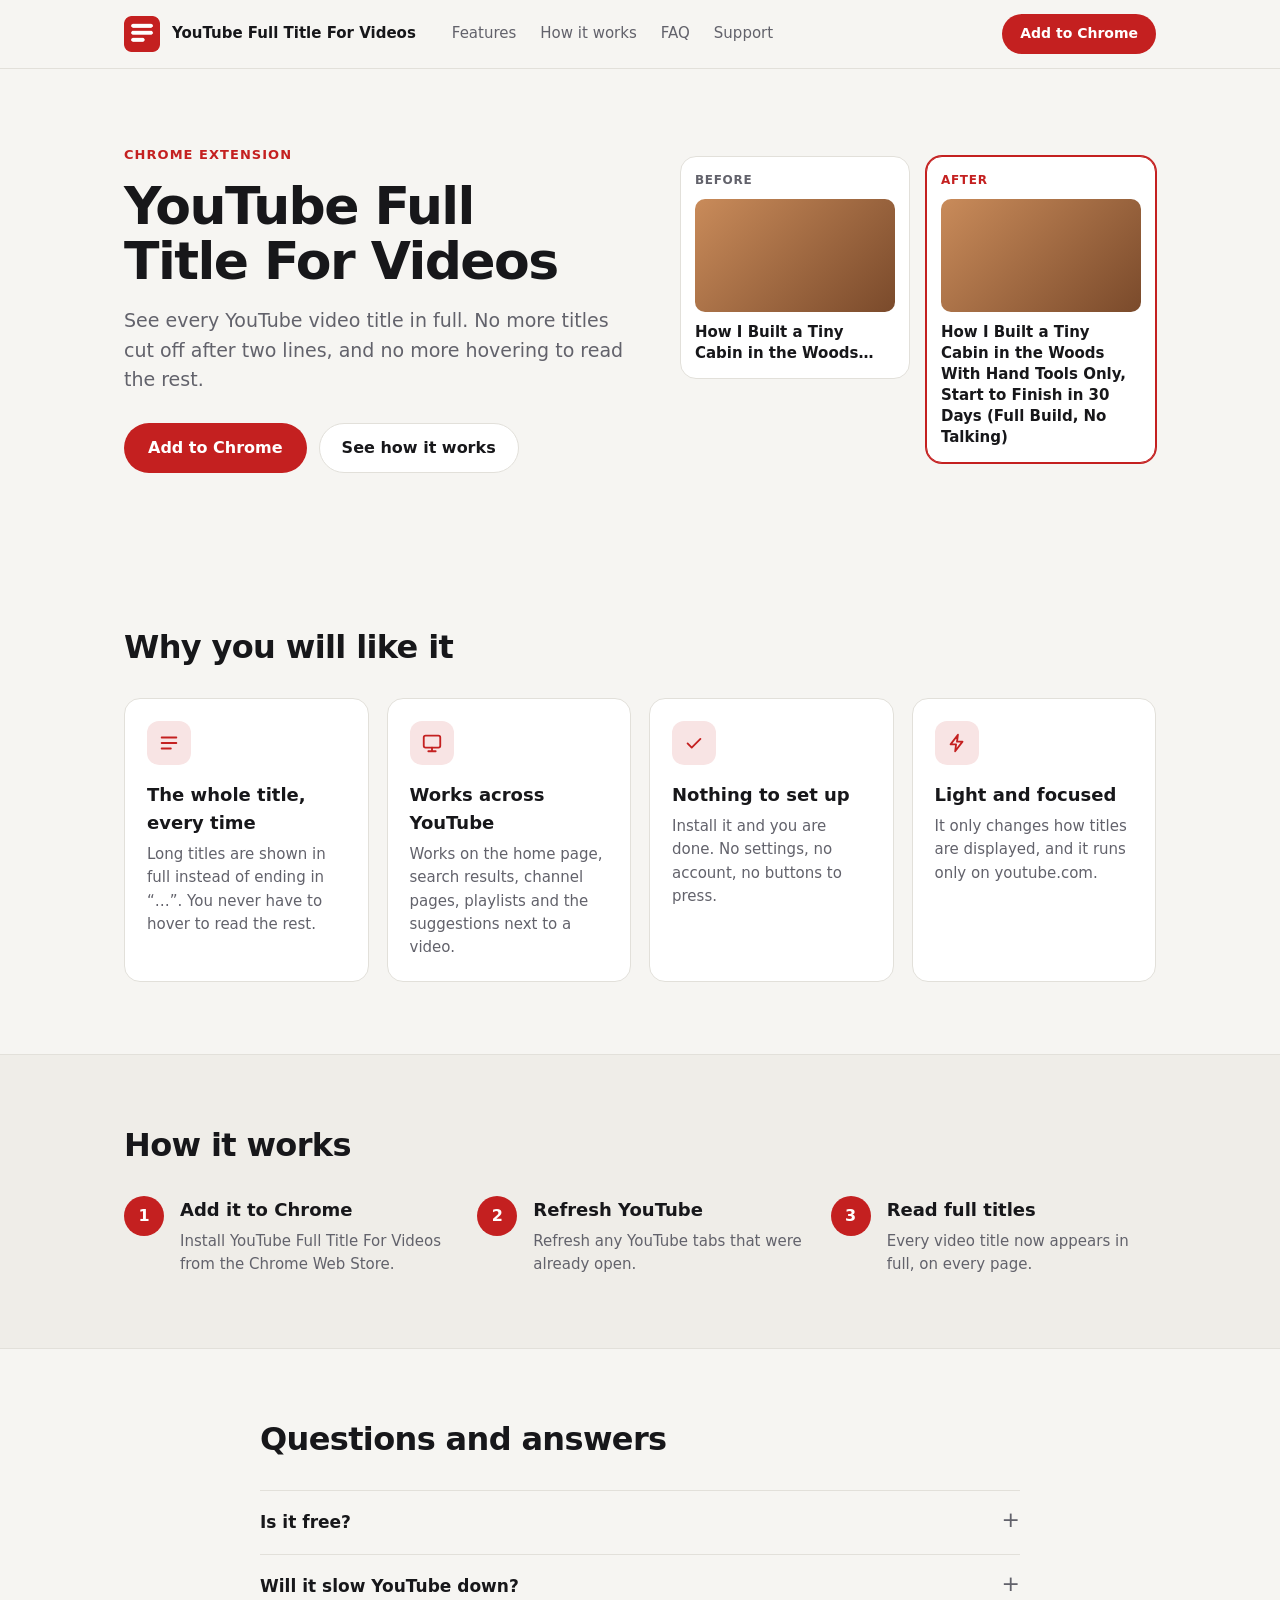
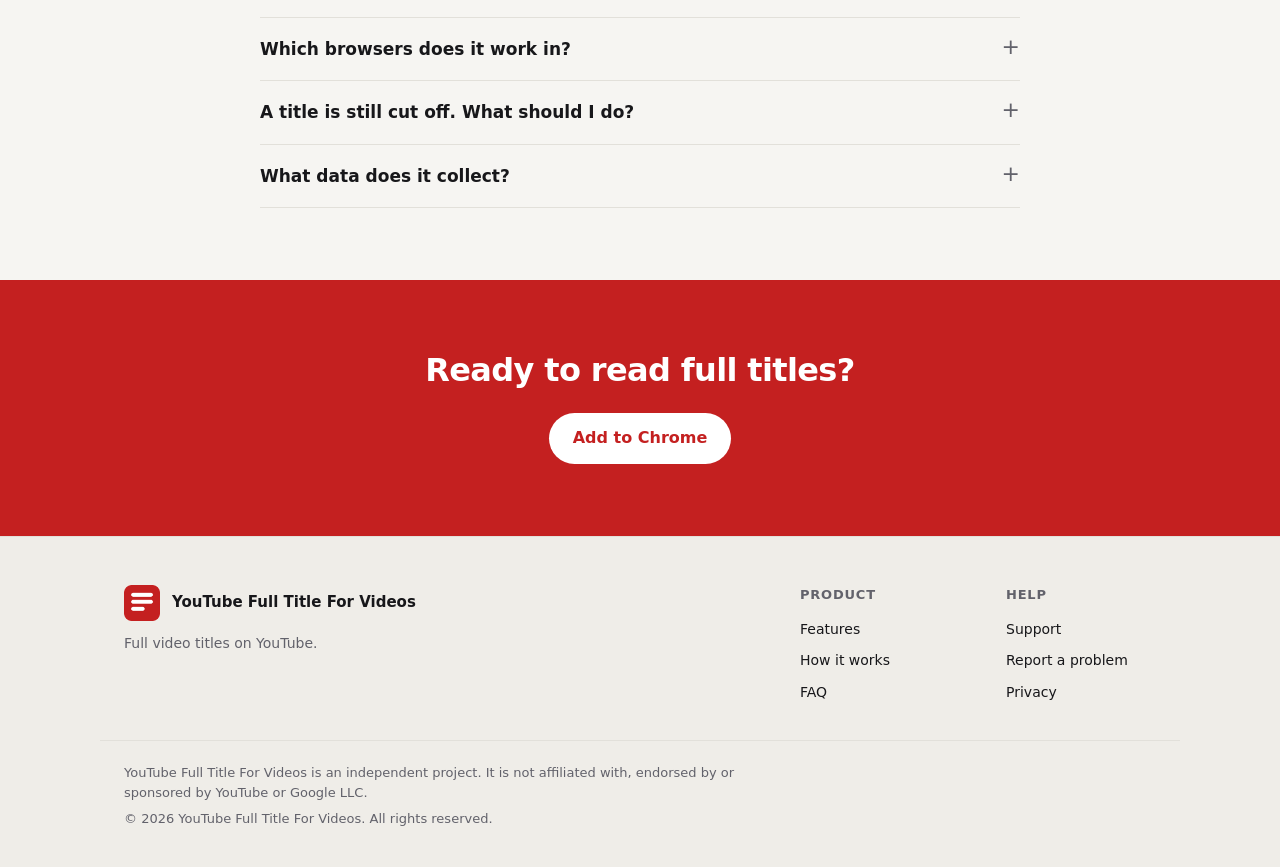
==== commit 7e92b277: "Add files via upload" ====
--- a/index.html
+++ b/index.html
@@ -1,5 +1,5 @@
 <!doctype html>
-<html lang="en" data-langs="en,tr">
+<html lang="en">
 <head>
 <meta charset="utf-8">
 <meta name="viewport" content="width=device-width, initial-scale=1">
@@ -21,14 +21,13 @@
   <div class="wrap bar">
     <a class="brand" href="./"><img src="icon128.png" alt=""><span>YouTube Full Title For Videos</span></a>
     <nav aria-label="Main">
-      <a href="./#features" data-i18n="navFeatures">Features</a>
-      <a href="./#how" data-i18n="navHow">How it works</a>
-      <a href="./#faq" data-i18n="navFaq">FAQ</a>
-      <a href="support.html" data-i18n="navSupport">Support</a>
+      <a href="./#features">Features</a>
+      <a href="./#how">How it works</a>
+      <a href="./#faq">FAQ</a>
+      <a href="support.html">Support</a>
     </nav>
     <div class="right">
-      <label class="lang"><svg viewBox="0 0 24 24" width="18" height="18" fill="none" stroke="currentColor" stroke-width="1.8" aria-hidden="true"><circle cx="12" cy="12" r="9"/><path d="M3 12h18M12 3c2.500 2.600 3.800 5.600 3.800 9s-1.300 6.400-3.800 9c-2.500-2.600-3.800-5.600-3.800-9S9.500 5.600 12 3z"/></svg><select id="language" aria-label="Language"></select></label>
-      <a class="cta small" data-store-link href="#" target="_blank" rel="noopener" data-i18n="addToChrome" hidden>Add to Chrome</a>
+      <a class="cta small" href="https://chromewebstore.google.com/detail/jhaolbfjpcmekhpagciomiggnpnifmib" target="_blank" rel="noopener">Add to Chrome</a>
     </div>
   </div>
 </header>
@@ -36,24 +35,24 @@
   <section class="hero">
     <div class="wrap grid">
       <div>
-        <p class="kicker" data-i18n="heroKicker">Chrome extension</p>
-        <h1 data-i18n="extName">YouTube Full Title For Videos</h1>
-        <p class="lead" data-i18n="heroLead">See every YouTube video title in full. No more titles cut off after two lines, and no more hovering to read the rest.</p>
+        <p class="kicker">Chrome extension</p>
+        <h1>YouTube Full Title For Videos</h1>
+        <p class="lead">See every YouTube video title in full. No more titles cut off after two lines, and no more hovering to read the rest.</p>
         <div class="actions">
-          <a class="cta" data-store-link href="#" target="_blank" rel="noopener" data-i18n="addToChrome" hidden>Add to Chrome</a>
-          <a class="ghost" href="#how" data-i18n="heroSecondary">See how it works</a>
+          <a class="cta" href="https://chromewebstore.google.com/detail/jhaolbfjpcmekhpagciomiggnpnifmib" target="_blank" rel="noopener">Add to Chrome</a>
+          <a class="ghost" href="#how">See how it works</a>
         </div>
       </div>
       <div class="compare big">
       <div class="sample before">
-        <div class="tag" data-i18n="labelBefore">Before</div>
+        <div class="tag">Before</div>
         <div class="thumb"></div>
-        <p class="title" data-i18n="sampleTitle">How I Built a Tiny Cabin in the Woods With Hand Tools Only, Start to Finish in 30 Days (Full Build, No Talking)</p>
+        <p class="title">How I Built a Tiny Cabin in the Woods With Hand Tools Only, Start to Finish in 30 Days (Full Build, No Talking)</p>
       </div>
       <div class="sample after">
-        <div class="tag" data-i18n="labelAfter">After</div>
+        <div class="tag">After</div>
         <div class="thumb"></div>
-        <p class="title" data-i18n="sampleTitle">How I Built a Tiny Cabin in the Woods With Hand Tools Only, Start to Finish in 30 Days (Full Build, No Talking)</p>
+        <p class="title">How I Built a Tiny Cabin in the Woods With Hand Tools Only, Start to Finish in 30 Days (Full Build, No Talking)</p>
       </div>
     </div>
     </div>
@@ -61,27 +60,27 @@
 
   <section id="features">
     <div class="wrap">
-      <h2 data-i18n="featuresTitle">Why you will like it</h2>
+      <h2>Why you will like it</h2>
       <div class="features">
       <div class="feature">
         <span class="ico"><svg viewBox="0 0 24 24" width="22" height="22" fill="none" stroke="currentColor" stroke-width="2" stroke-linecap="round" stroke-linejoin="round" aria-hidden="true"><path d="M4 6h16M4 12h16M4 18h10"/></svg></span>
-        <h3 data-i18n="f1t">The whole title, every time</h3>
-        <p data-i18n="f1d">Long titles are shown in full instead of ending in “…”. You never have to hover to read the rest.</p>
+        <h3>The whole title, every time</h3>
+        <p>Long titles are shown in full instead of ending in “…”. You never have to hover to read the rest.</p>
       </div>
       <div class="feature">
         <span class="ico"><svg viewBox="0 0 24 24" width="22" height="22" fill="none" stroke="currentColor" stroke-width="2" stroke-linecap="round" stroke-linejoin="round" aria-hidden="true"><rect x="3" y="4" width="18" height="13" rx="2"/><path d="M8 21h8M12 17v4"/></svg></span>
-        <h3 data-i18n="f2t">Works across YouTube</h3>
-        <p data-i18n="tipWhere">Works on the home page, search results, channel pages, playlists and the suggestions next to a video.</p>
+        <h3>Works across YouTube</h3>
+        <p>Works on the home page, search results, channel pages, playlists and the suggestions next to a video.</p>
       </div>
       <div class="feature">
         <span class="ico"><svg viewBox="0 0 24 24" width="22" height="22" fill="none" stroke="currentColor" stroke-width="2" stroke-linecap="round" stroke-linejoin="round" aria-hidden="true"><path d="M5 12.500l4.500 4.500L19 7.500"/></svg></span>
-        <h3 data-i18n="f3t">Nothing to set up</h3>
-        <p data-i18n="f3d">Install it and you are done. No settings, no account, no buttons to press.</p>
+        <h3>Nothing to set up</h3>
+        <p>Install it and you are done. No settings, no account, no buttons to press.</p>
       </div>
       <div class="feature">
         <span class="ico"><svg viewBox="0 0 24 24" width="22" height="22" fill="none" stroke="currentColor" stroke-width="2" stroke-linecap="round" stroke-linejoin="round" aria-hidden="true"><path d="M13 3L5 13.500h6L10 21l8-10.500h-6z"/></svg></span>
-        <h3 data-i18n="f4t">Light and focused</h3>
-        <p data-i18n="f4d">It only changes how titles are displayed, and it runs only on youtube.com.</p>
+        <h3>Light and focused</h3>
+        <p>It only changes how titles are displayed, and it runs only on youtube.com.</p>
       </div>
       </div>
     </div>
@@ -89,30 +88,30 @@
 
   <section id="how" class="alt">
     <div class="wrap">
-      <h2 data-i18n="howTitle">How it works</h2>
+      <h2>How it works</h2>
       <ol class="steps">
-      <li><span class="num">1</span><div><h3 data-i18n="s1t">Add it to Chrome</h3><p data-i18n="s1d">Install YouTube Full Title For Videos from the Chrome Web Store.</p></div></li>
-      <li><span class="num">2</span><div><h3 data-i18n="s2t">Refresh YouTube</h3><p data-i18n="tipRefresh">Refresh any YouTube tabs that were already open.</p></div></li>
-      <li><span class="num">3</span><div><h3 data-i18n="s3t">Read full titles</h3><p data-i18n="s3d">Every video title now appears in full, on every page.</p></div></li>
+      <li><span class="num">1</span><div><h3>Add it to Chrome</h3><p>Install YouTube Full Title For Videos from the Chrome Web Store.</p></div></li>
+      <li><span class="num">2</span><div><h3>Refresh YouTube</h3><p>Refresh any YouTube tabs that were already open.</p></div></li>
+      <li><span class="num">3</span><div><h3>Read full titles</h3><p>Every video title now appears in full, on every page.</p></div></li>
       </ol>
     </div>
   </section>
 
   <section id="faq">
     <div class="wrap narrow">
-      <h2 data-i18n="faqTitle">Questions and answers</h2>
-      <details><summary data-i18n="q1">Is it free?</summary><p data-i18n="a1">Yes. YouTube Full Title For Videos is free to use.</p></details>
-      <details><summary data-i18n="q2">Will it slow YouTube down?</summary><p data-i18n="a2">No. It adds a single small style rule to the page and does nothing else.</p></details>
-      <details><summary data-i18n="q3">Which browsers does it work in?</summary><p data-i18n="a3">It is built for Chrome. Browsers that install extensions from the Chrome Web Store, such as Edge, Brave and Opera, usually run it too.</p></details>
-      <details><summary data-i18n="q4">A title is still cut off. What should I do?</summary><p data-i18n="a4">Refresh the page first. If it is still cut off, YouTube has probably changed its layout. Please report it on the support page.</p></details>
-      <details><summary data-i18n="q5">What data does it collect?</summary><p data-i18n="a5">None. The extension does not collect, store or send any personal data.</p></details>
+      <h2>Questions and answers</h2>
+      <details><summary>Is it free?</summary><p>Yes. YouTube Full Title For Videos is free to use.</p></details>
+      <details><summary>Will it slow YouTube down?</summary><p>No. It adds a single small style rule to the page and does nothing else.</p></details>
+      <details><summary>Which browsers does it work in?</summary><p>It is built for Chrome. Browsers that install extensions from the Chrome Web Store, such as Edge, Brave and Opera, usually run it too.</p></details>
+      <details><summary>A title is still cut off. What should I do?</summary><p>Refresh the page first. If it is still cut off, YouTube has probably changed its layout. Please report it on the support page.</p></details>
+      <details><summary>What data does it collect?</summary><p>None. The extension does not collect, store or send any personal data.</p></details>
     </div>
   </section>
 
-  <section class="band" data-store-band hidden>
+  <section class="band">
     <div class="wrap">
-      <h2 data-i18n="ctaTitle">Ready to read full titles?</h2>
-      <a class="cta light" data-store-link href="#" target="_blank" rel="noopener" data-i18n="addToChrome" hidden>Add to Chrome</a>
+      <h2>Ready to read full titles?</h2>
+      <a class="cta light" href="https://chromewebstore.google.com/detail/jhaolbfjpcmekhpagciomiggnpnifmib" target="_blank" rel="noopener">Add to Chrome</a>
     </div>
   </section>
 </main>
@@ -120,24 +119,24 @@
   <div class="wrap cols">
     <div class="about">
       <a class="brand" href="./"><img src="icon128.png" alt=""><span>YouTube Full Title For Videos</span></a>
-      <p data-i18n="footTagline">Full video titles on YouTube.</p>
+      <p>Full video titles on YouTube.</p>
     </div>
     <div class="col">
-      <h3 data-i18n="footProduct">Product</h3>
-      <a href="./#features" data-i18n="navFeatures">Features</a>
-      <a href="./#how" data-i18n="navHow">How it works</a>
-      <a href="./#faq" data-i18n="navFaq">FAQ</a>
+      <h3>Product</h3>
+      <a href="./#features">Features</a>
+      <a href="./#how">How it works</a>
+      <a href="./#faq">FAQ</a>
     </div>
     <div class="col">
-      <h3 data-i18n="footHelp">Help</h3>
-      <a href="support.html" data-i18n="navSupport">Support</a>
-      <a href="https://github.com/pageereel-stack/fulltitle/issues/new" target="_blank" rel="noopener" data-i18n="footReport">Report a problem</a>
-      <a href="privacy.html" data-i18n="navPrivacy">Privacy</a>
+      <h3>Help</h3>
+      <a href="support.html">Support</a>
+      <a href="https://github.com/pageereel-stack/fulltitle/issues/new" target="_blank" rel="noopener">Report a problem</a>
+      <a href="privacy.html">Privacy</a>
     </div>
   </div>
   <div class="wrap legal">
-    <p data-i18n="footDisclaimer">YouTube Full Title For Videos is an independent project. It is not affiliated with, endorsed by or sponsored by YouTube or Google LLC.</p>
-    <p>&copy; 2026 YouTube Full Title For Videos. <span data-i18n="footRights">All rights reserved.</span></p>
+    <p>YouTube Full Title For Videos is an independent project. It is not affiliated with, endorsed by or sponsored by YouTube or Google LLC.</p>
+    <p>&copy; 2026 YouTube Full Title For Videos. <span>All rights reserved.</span></p>
   </div>
 </footer>
 <script src="site.js"></script>
--- a/site.css
+++ b/site.css
@@ -29,16 +29,7 @@
 header.site nav a { color: var(--muted); text-decoration: none; font-size: 15px; font-weight: 500; }
 header.site nav a:hover { color: var(--text); }
 .right { margin-inline-start: auto; display: flex; align-items: center; gap: 14px; }
-.lang { display: inline-flex; align-items: center; gap: 8px; color: var(--muted); }
-.lang select {
-  appearance: none; -webkit-appearance: none;
-  font: inherit; font-size: 14px; color: var(--text); background-color: var(--card);
-  background-image: url("data:image/svg+xml,%3Csvg xmlns='http://www.w3.org/2000/svg' viewBox='0 0 12 12' fill='none' stroke='%2380808a' stroke-width='1.8' stroke-linecap='round' stroke-linejoin='round'%3E%3Cpath d='M2.5 4.500 6 8l3.500-3.500'/%3E%3C/svg%3E");
-  background-repeat: no-repeat; background-position: right 14px center; background-size: 12px 12px;
-  border: 1px solid var(--line); border-radius: 999px; padding: 8px 38px 8px 16px; max-width: 200px; cursor: pointer;
-}
-[dir="rtl"] .lang select { background-position: left 14px center; padding: 8px 16px 8px 38px; }
-.lang select:focus-visible, a:focus-visible, summary:focus-visible { outline: 2px solid var(--accent); outline-offset: 2px; }
+a:focus-visible, summary:focus-visible { outline: 2px solid var(--accent); outline-offset: 2px; }
 
 /* Buttons */
 .cta {
